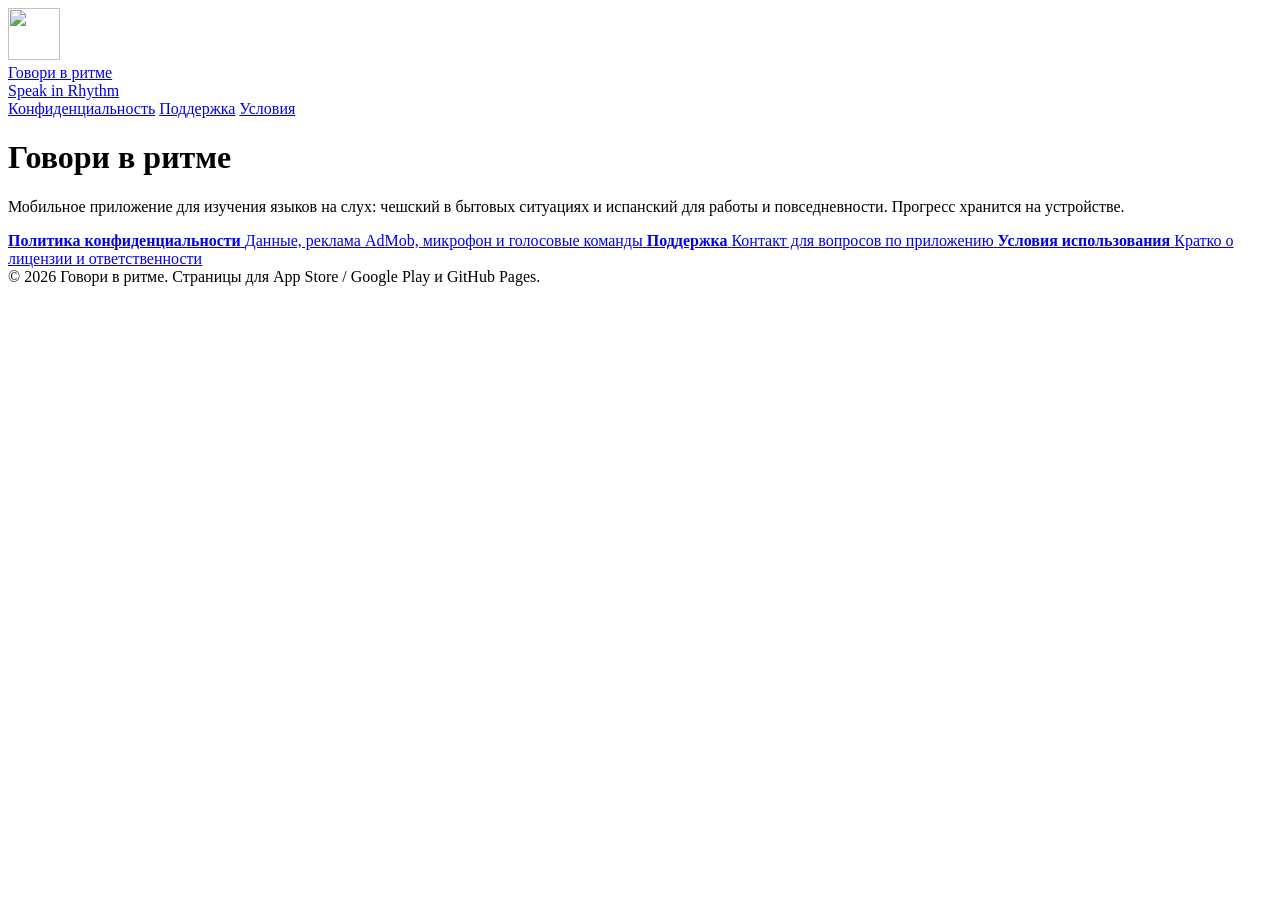
==== index.html @ 6a0f1fd0 "Add files via upload" ====
<!DOCTYPE html>
<html lang="ru">
<head>
  <meta charset="utf-8" />
  <meta name="viewport" content="width=device-width, initial-scale=1" />
  <title>Говори в ритме</title>
  <meta name="description" content="Офлайн-приложение для изучения языков на слух. Политика конфиденциальности и поддержка." />
  <link rel="icon" href="assets/favicon.png" />
  <link rel="stylesheet" href="assets/style.css" />
</head>
<body>
  <header>
    <a class="brand" href="index.html">
      <img src="assets/favicon.png" alt="" width="52" height="52" />
      <div>
        <div class="brand-title">Говори в ритме</div>
        <div class="brand-sub">Speak in Rhythm</div>
      </div>
    </a>
    <nav>
      <a href="privacy.html">Конфиденциальность</a>
      <a href="support.html">Поддержка</a>
      <a href="terms.html">Условия</a>
    </nav>
  </header>

  <main class="card">
    <h1>Говори в ритме</h1>
    <p class="lead">
      Мобильное приложение для изучения языков на слух: чешский в бытовых ситуациях
      и испанский для работы и повседневности. Прогресс хранится на устройстве.
    </p>
    <div class="links">
      <a href="privacy.html">
        <strong>Политика конфиденциальности</strong>
        <span>Данные, реклама AdMob, микрофон и голосовые команды</span>
      </a>
      <a href="support.html">
        <strong>Поддержка</strong>
        <span>Контакт для вопросов по приложению</span>
      </a>
      <a href="terms.html">
        <strong>Условия использования</strong>
        <span>Кратко о лицензии и ответственности</span>
      </a>
    </div>
  </main>

  <footer>
    © <span id="y"></span> Говори в ритме.
    Страницы для App Store / Google Play и GitHub Pages.
  </footer>
  <script>document.getElementById('y').textContent = new Date().getFullYear();</script>
</body>
</html>
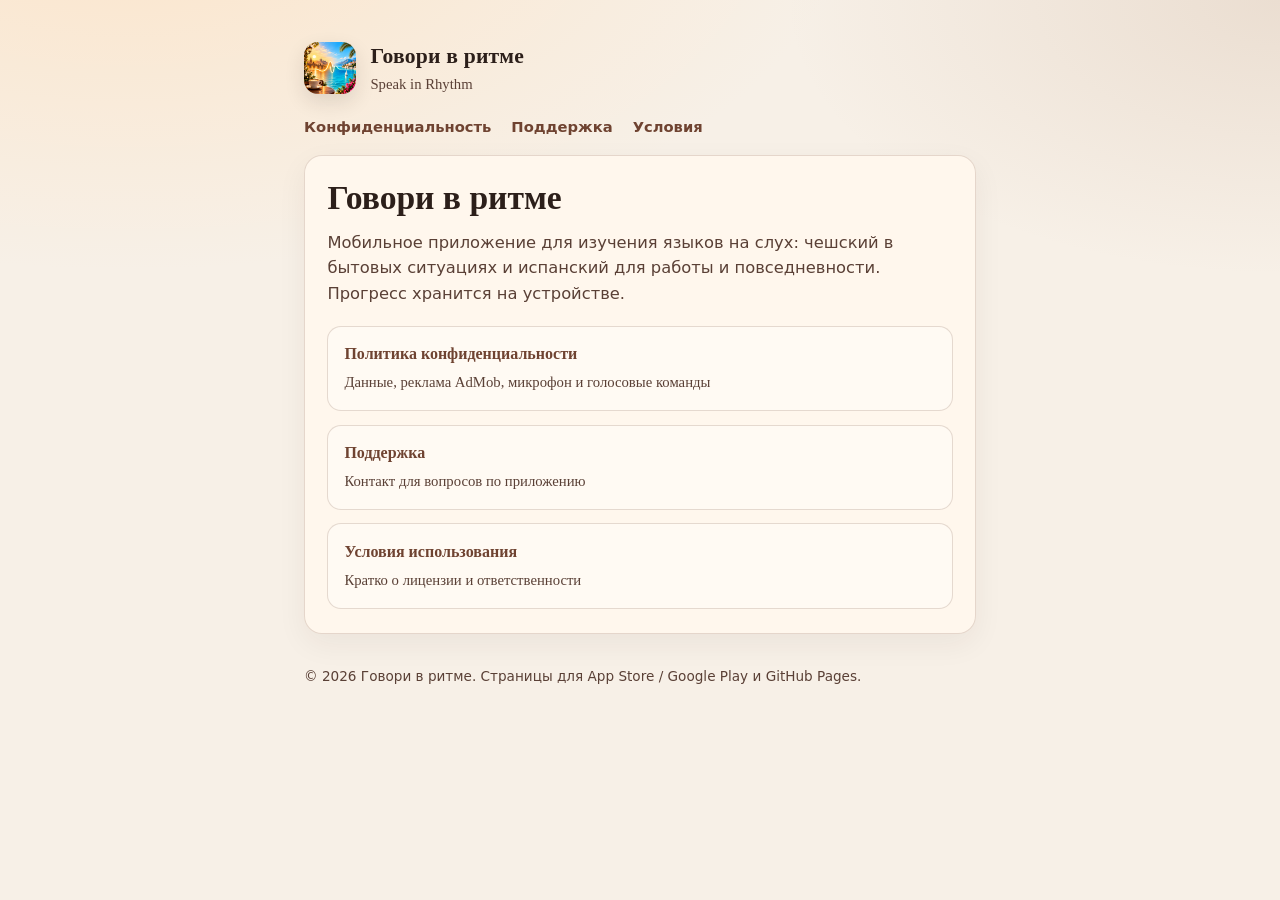
==== commit 2153314f: "Add files via upload" ====
--- a/index.html
+++ b/index.html
@@ -5,13 +5,13 @@
   <meta name="viewport" content="width=device-width, initial-scale=1" />
   <title>Говори в ритме</title>
   <meta name="description" content="Офлайн-приложение для изучения языков на слух. Политика конфиденциальности и поддержка." />
-  <link rel="icon" href="assets/favicon.png" />
-  <link rel="stylesheet" href="assets/style.css" />
+  <link rel="icon" href="favicon.png" />
+  <link rel="stylesheet" href="style.css" />
 </head>
 <body>
   <header>
     <a class="brand" href="index.html">
-      <img src="assets/favicon.png" alt="" width="52" height="52" />
+      <img src="favicon.png" alt="" width="52" height="52" />
       <div>
         <div class="brand-title">Говори в ритме</div>
         <div class="brand-sub">Speak in Rhythm</div>
--- a/style.css
+++ b/style.css
@@ -0,0 +1,169 @@
+:root {
+  --bg: #f7f0e7;
+  --ink: #2c1f1a;
+  --muted: #5a4036;
+  --card: rgba(255, 248, 238, 0.92);
+  --accent: #6f4331;
+  --line: rgba(111, 67, 49, 0.18);
+  --max: 42rem;
+}
+
+* {
+  box-sizing: border-box;
+}
+
+html {
+  scroll-behavior: smooth;
+}
+
+body {
+  margin: 0;
+  font-family: "Iowan Old Style", "Palatino Linotype", Palatino, Georgia, serif;
+  color: var(--ink);
+  background:
+    radial-gradient(1200px 600px at 10% -10%, rgba(255, 220, 180, 0.55), transparent 60%),
+    radial-gradient(900px 500px at 100% 0%, rgba(180, 140, 110, 0.18), transparent 55%),
+    var(--bg);
+  line-height: 1.55;
+  min-height: 100vh;
+}
+
+a {
+  color: var(--accent);
+}
+
+header,
+main,
+footer {
+  width: min(100% - 2rem, var(--max));
+  margin-inline: auto;
+}
+
+header {
+  padding: 2.5rem 0 1rem;
+}
+
+.brand {
+  display: flex;
+  gap: 0.9rem;
+  align-items: center;
+  text-decoration: none;
+  color: inherit;
+}
+
+.brand img {
+  width: 52px;
+  height: 52px;
+  border-radius: 14px;
+  box-shadow: 0 8px 20px rgba(44, 31, 26, 0.12);
+}
+
+.brand-title {
+  font-size: 1.35rem;
+  font-weight: 700;
+  letter-spacing: 0.01em;
+}
+
+.brand-sub {
+  color: var(--muted);
+  font-size: 0.92rem;
+}
+
+nav {
+  display: flex;
+  flex-wrap: wrap;
+  gap: 0.75rem 1.25rem;
+  margin-top: 1.25rem;
+  font-family: system-ui, -apple-system, sans-serif;
+  font-size: 0.92rem;
+}
+
+nav a {
+  text-decoration: none;
+  font-weight: 600;
+}
+
+nav a:hover {
+  text-decoration: underline;
+}
+
+.card {
+  background: var(--card);
+  border: 1px solid var(--line);
+  border-radius: 18px;
+  padding: 1.35rem 1.4rem 1.5rem;
+  box-shadow: 0 10px 30px rgba(44, 31, 26, 0.06);
+}
+
+h1 {
+  font-size: clamp(1.6rem, 4vw, 2.1rem);
+  line-height: 1.2;
+  margin: 0 0 0.75rem;
+}
+
+h2 {
+  font-size: 1.15rem;
+  margin: 1.5rem 0 0.5rem;
+}
+
+p,
+li {
+  color: var(--ink);
+}
+
+.lead,
+.meta,
+li,
+p {
+  font-family: system-ui, -apple-system, "Segoe UI", sans-serif;
+}
+
+.lead {
+  color: var(--muted);
+  font-size: 1.02rem;
+  margin: 0 0 1rem;
+}
+
+.meta {
+  color: var(--muted);
+  font-size: 0.88rem;
+  margin-bottom: 1.25rem;
+}
+
+ul {
+  padding-left: 1.2rem;
+}
+
+footer {
+  padding: 2rem 0 3rem;
+  color: var(--muted);
+  font-family: system-ui, -apple-system, sans-serif;
+  font-size: 0.85rem;
+}
+
+.links {
+  display: grid;
+  gap: 0.85rem;
+  margin-top: 1.25rem;
+}
+
+.links a {
+  display: block;
+  text-decoration: none;
+  background: #fffaf3;
+  border: 1px solid var(--line);
+  border-radius: 14px;
+  padding: 0.95rem 1rem;
+  color: inherit;
+}
+
+.links a strong {
+  display: block;
+  color: var(--accent);
+  margin-bottom: 0.2rem;
+}
+
+.links a span {
+  color: var(--muted);
+  font-size: 0.92rem;
+}
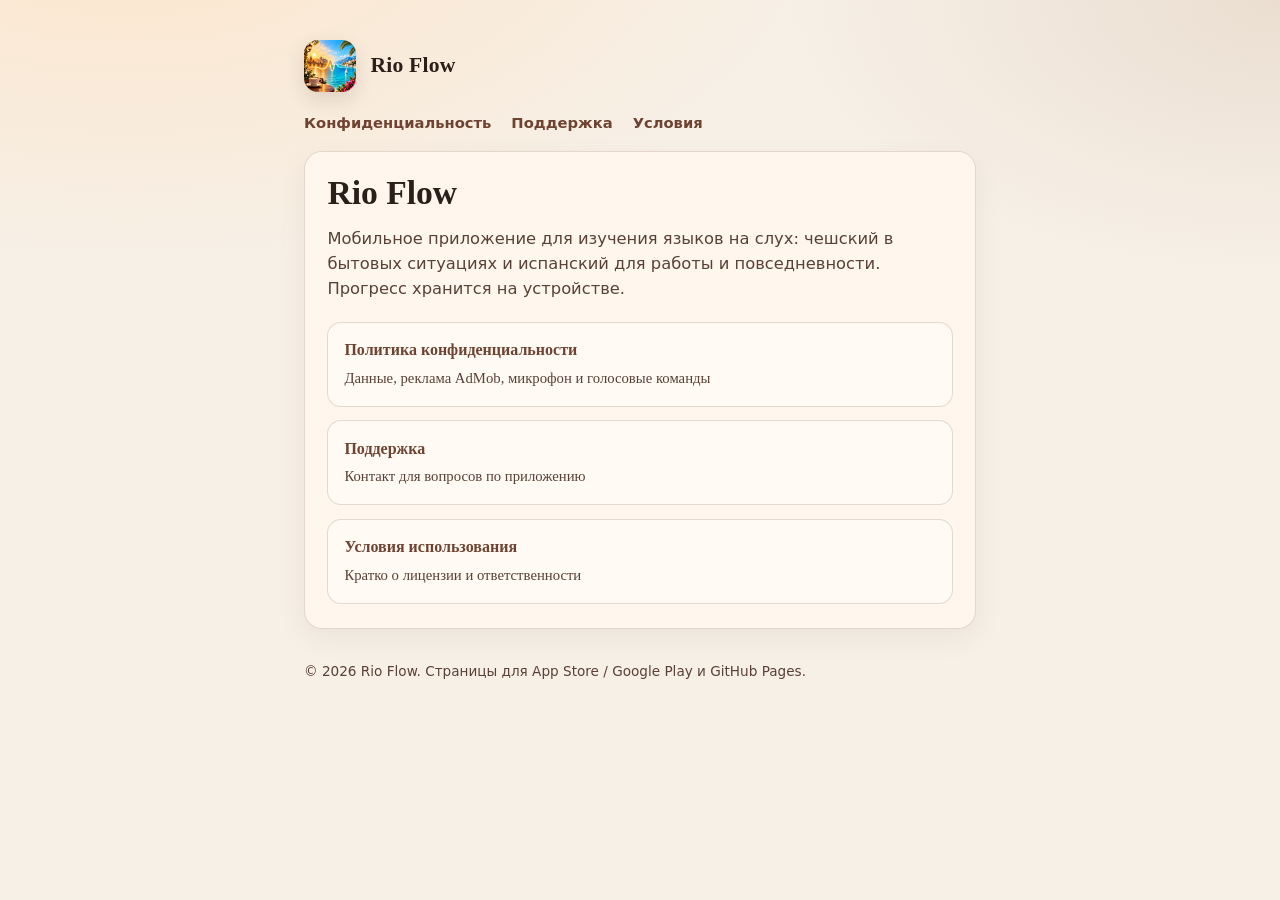
==== commit 63f4210d: "Add files via upload" ====
--- a/index.html
+++ b/index.html
@@ -3,7 +3,7 @@
 <head>
   <meta charset="utf-8" />
   <meta name="viewport" content="width=device-width, initial-scale=1" />
-  <title>Говори в ритме</title>
+  <title>Rio Flow</title>
   <meta name="description" content="Офлайн-приложение для изучения языков на слух. Политика конфиденциальности и поддержка." />
   <link rel="icon" href="favicon.png" />
   <link rel="stylesheet" href="style.css" />
@@ -13,8 +13,7 @@
     <a class="brand" href="index.html">
       <img src="favicon.png" alt="" width="52" height="52" />
       <div>
-        <div class="brand-title">Говори в ритме</div>
-        <div class="brand-sub">Speak in Rhythm</div>
+        <div class="brand-title">Rio Flow</div>
       </div>
     </a>
     <nav>
@@ -25,7 +24,7 @@
   </header>
 
   <main class="card">
-    <h1>Говори в ритме</h1>
+    <h1>Rio Flow</h1>
     <p class="lead">
       Мобильное приложение для изучения языков на слух: чешский в бытовых ситуациях
       и испанский для работы и повседневности. Прогресс хранится на устройстве.
@@ -47,7 +46,7 @@
   </main>
 
   <footer>
-    © <span id="y"></span> Говори в ритме.
+    © <span id="y"></span> Rio Flow.
     Страницы для App Store / Google Play и GitHub Pages.
   </footer>
   <script>document.getElementById('y').textContent = new Date().getFullYear();</script>
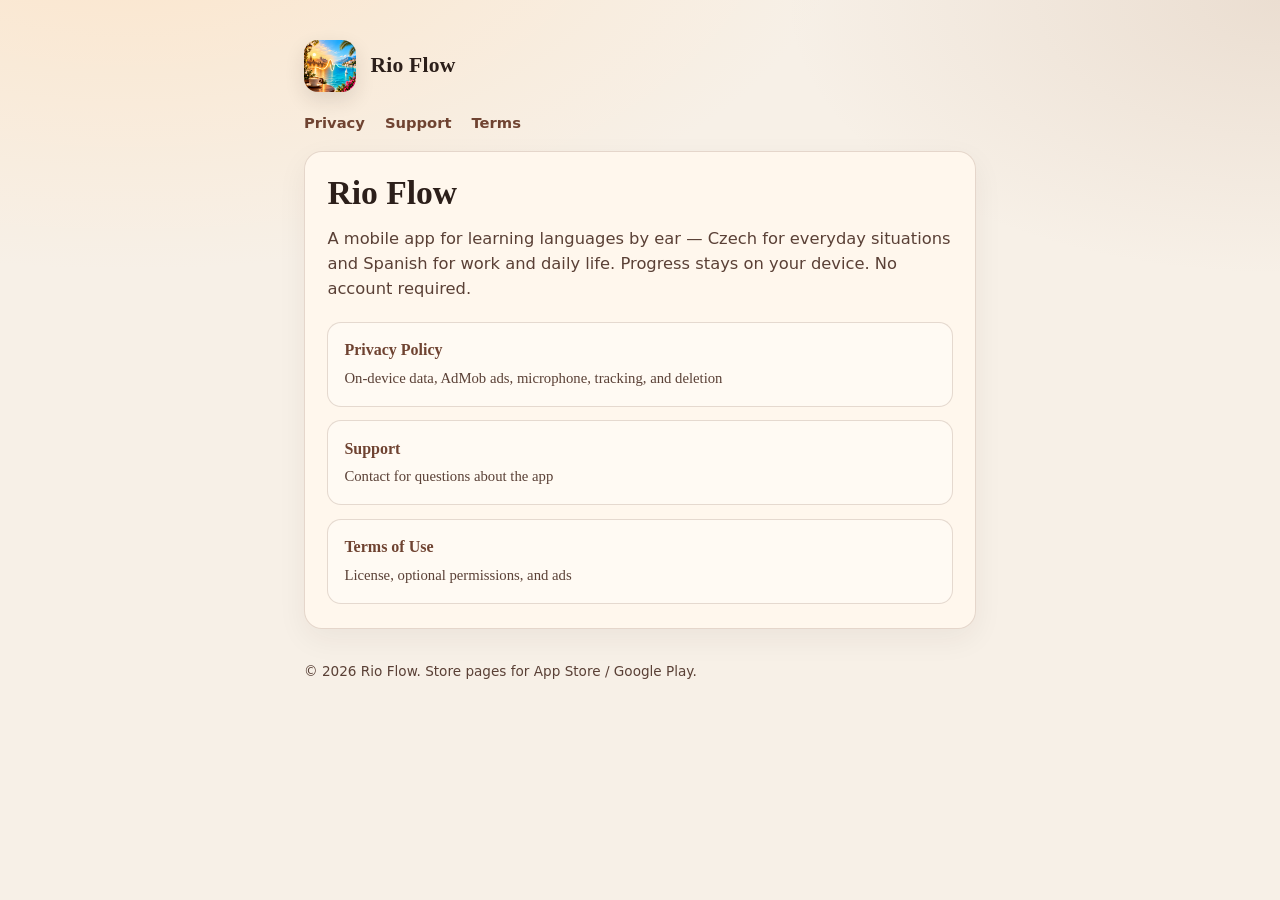
==== commit 4772cd0e: "Add files via upload" ====
--- a/index.html
+++ b/index.html
@@ -1,10 +1,10 @@
 <!DOCTYPE html>
-<html lang="ru">
+<html lang="en">
 <head>
   <meta charset="utf-8" />
   <meta name="viewport" content="width=device-width, initial-scale=1" />
   <title>Rio Flow</title>
-  <meta name="description" content="Офлайн-приложение для изучения языков на слух. Политика конфиденциальности и поддержка." />
+  <meta name="description" content="Rio Flow — offline language learning by ear. Privacy Policy, Support, and Terms of Use." />
   <link rel="icon" href="favicon.png" />
   <link rel="stylesheet" href="style.css" />
 </head>
@@ -17,37 +17,37 @@
       </div>
     </a>
     <nav>
-      <a href="privacy.html">Конфиденциальность</a>
-      <a href="support.html">Поддержка</a>
-      <a href="terms.html">Условия</a>
+      <a href="privacy.html">Privacy</a>
+      <a href="support.html">Support</a>
+      <a href="terms.html">Terms</a>
     </nav>
   </header>
 
   <main class="card">
     <h1>Rio Flow</h1>
     <p class="lead">
-      Мобильное приложение для изучения языков на слух: чешский в бытовых ситуациях
-      и испанский для работы и повседневности. Прогресс хранится на устройстве.
+      A mobile app for learning languages by ear — Czech for everyday situations and Spanish
+      for work and daily life. Progress stays on your device. No account required.
     </p>
     <div class="links">
       <a href="privacy.html">
-        <strong>Политика конфиденциальности</strong>
-        <span>Данные, реклама AdMob, микрофон и голосовые команды</span>
+        <strong>Privacy Policy</strong>
+        <span>On-device data, AdMob ads, microphone, tracking, and deletion</span>
       </a>
       <a href="support.html">
-        <strong>Поддержка</strong>
-        <span>Контакт для вопросов по приложению</span>
+        <strong>Support</strong>
+        <span>Contact for questions about the app</span>
       </a>
       <a href="terms.html">
-        <strong>Условия использования</strong>
-        <span>Кратко о лицензии и ответственности</span>
+        <strong>Terms of Use</strong>
+        <span>License, optional permissions, and ads</span>
       </a>
     </div>
   </main>
 
   <footer>
     © <span id="y"></span> Rio Flow.
-    Страницы для App Store / Google Play и GitHub Pages.
+    Store pages for App Store / Google Play.
   </footer>
   <script>document.getElementById('y').textContent = new Date().getFullYear();</script>
 </body>
